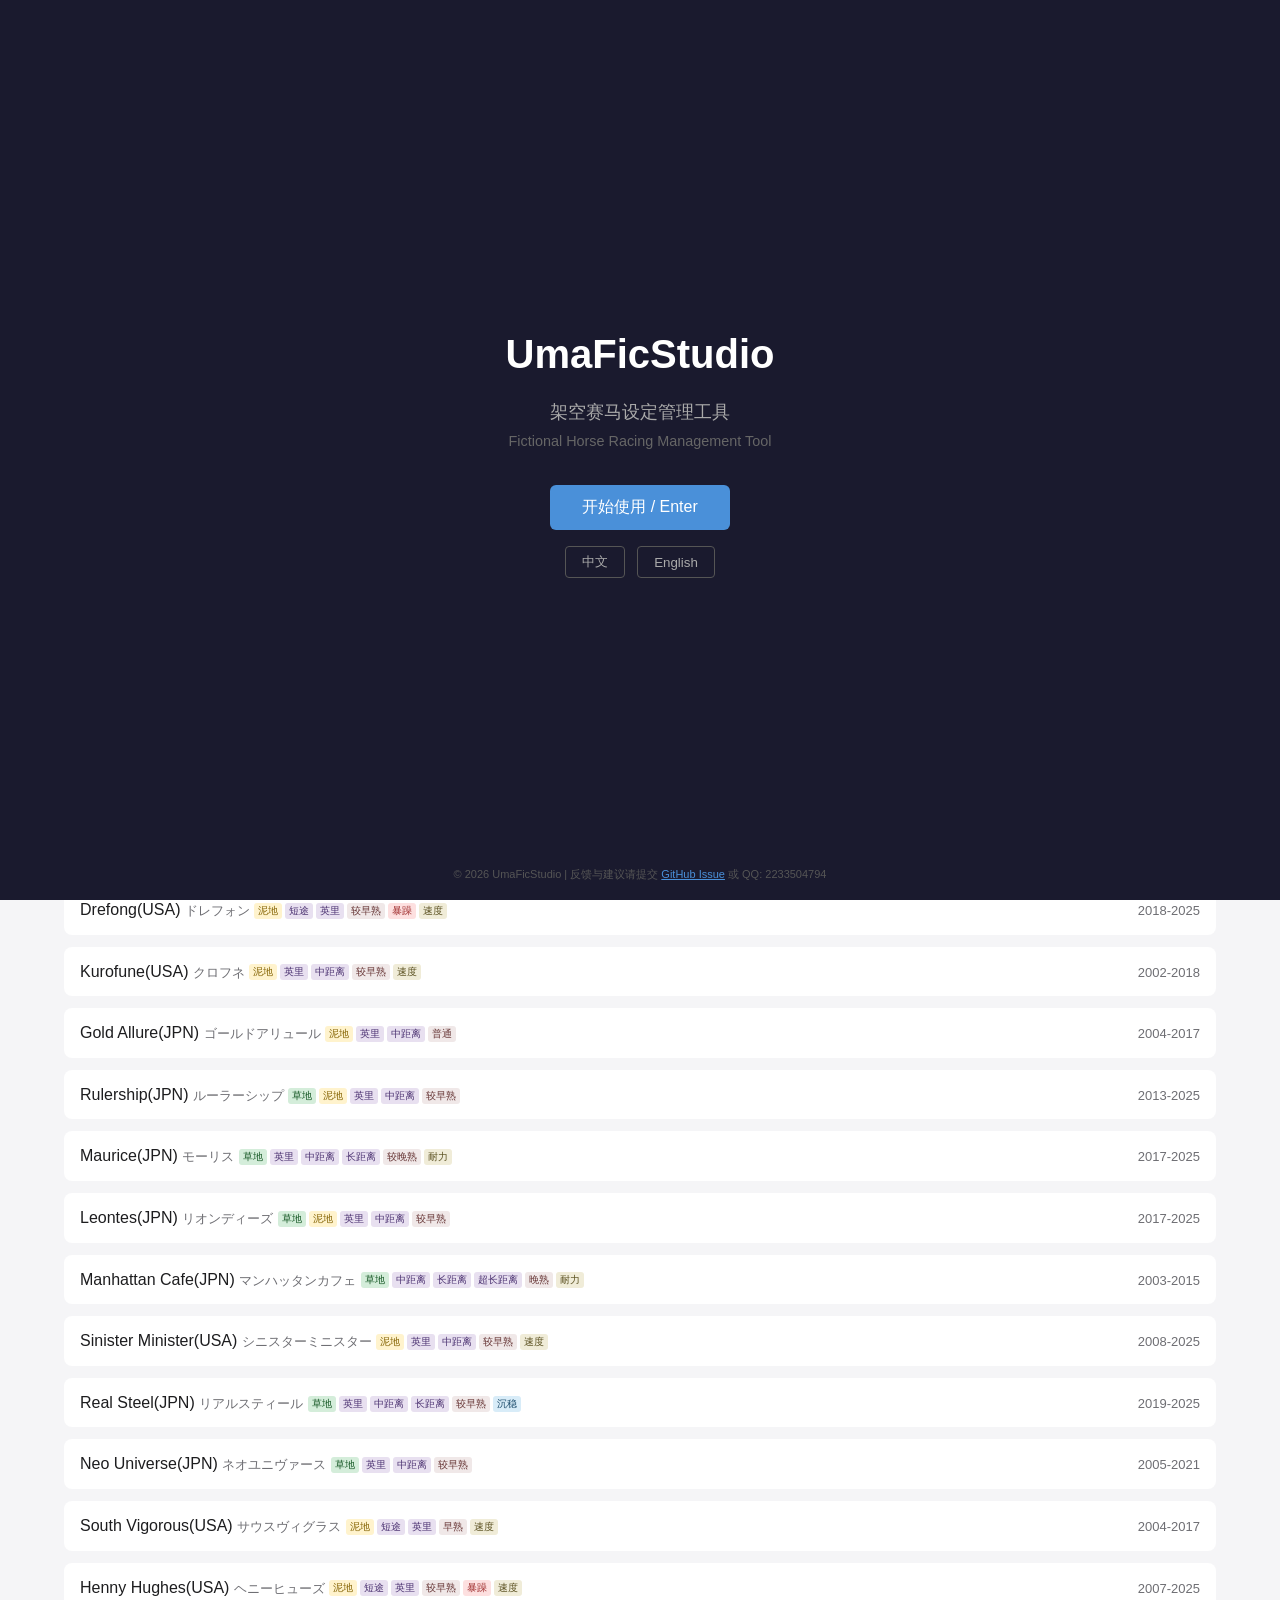
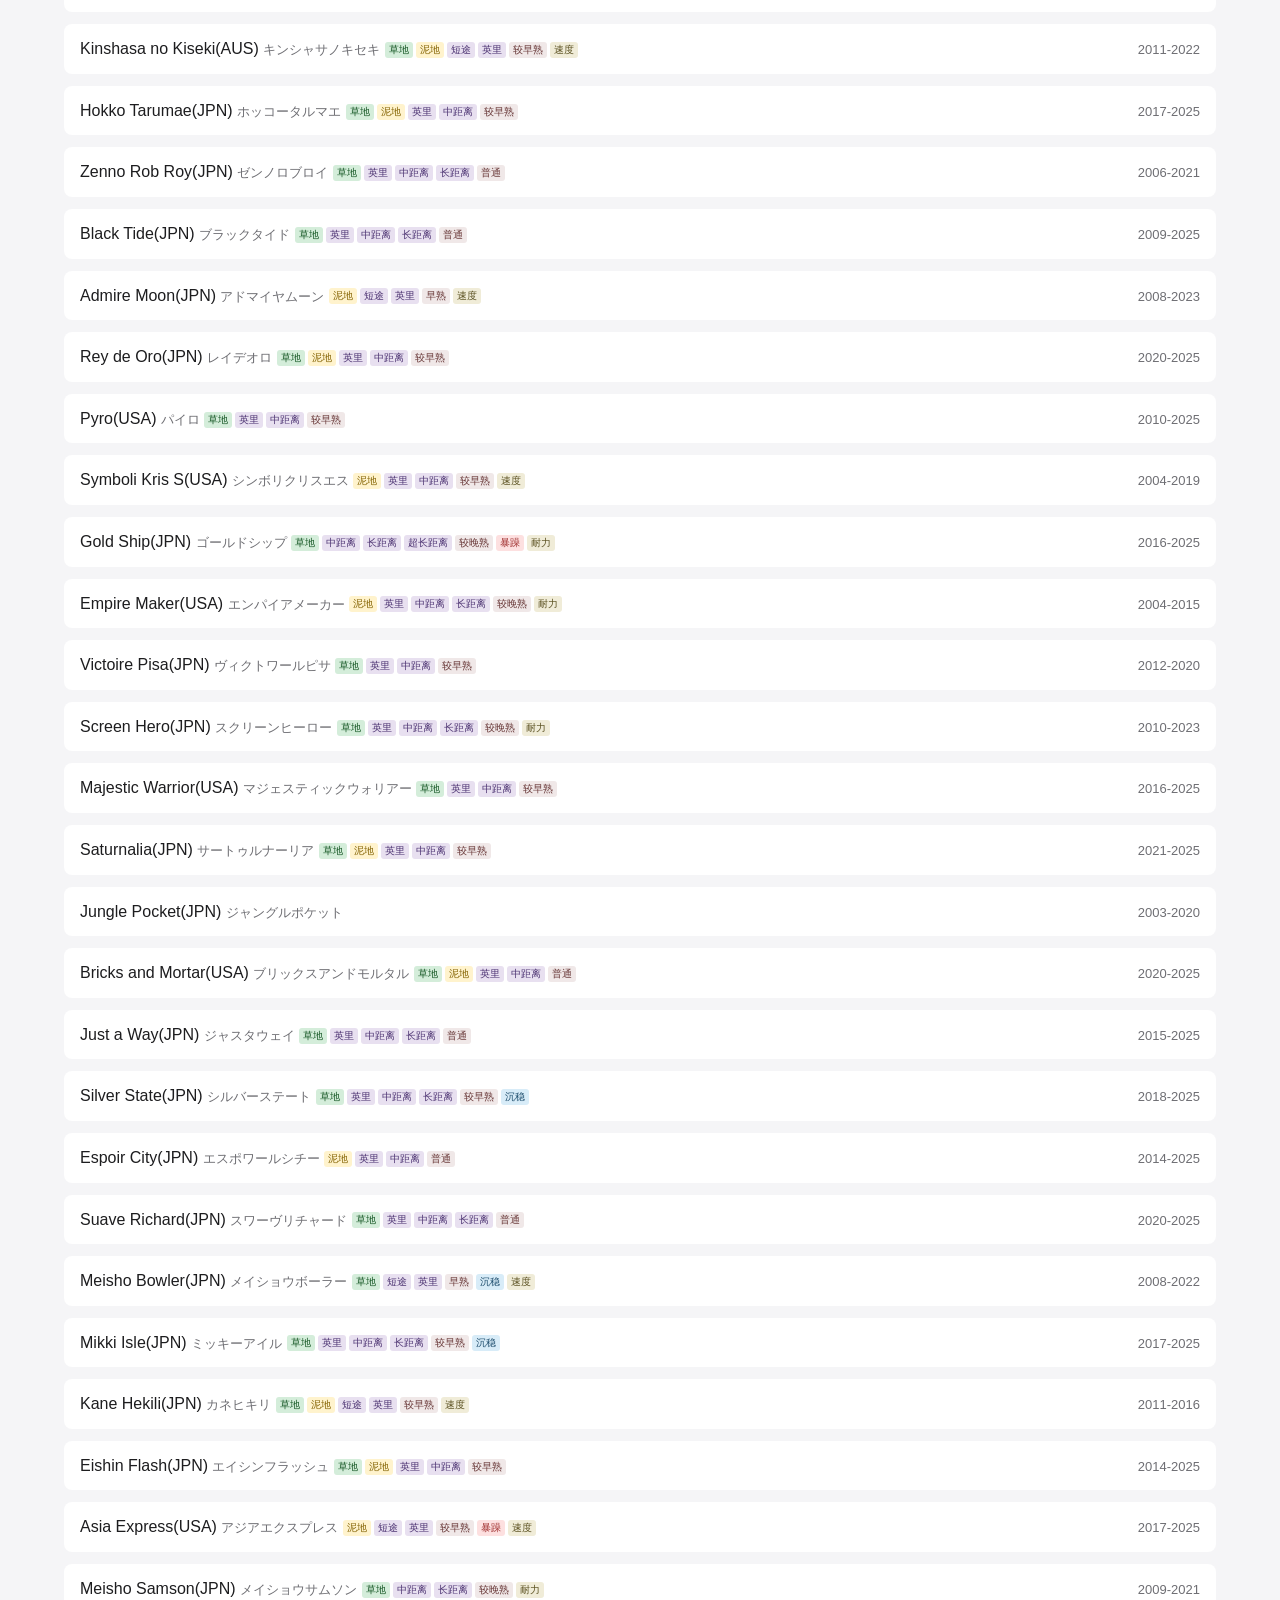
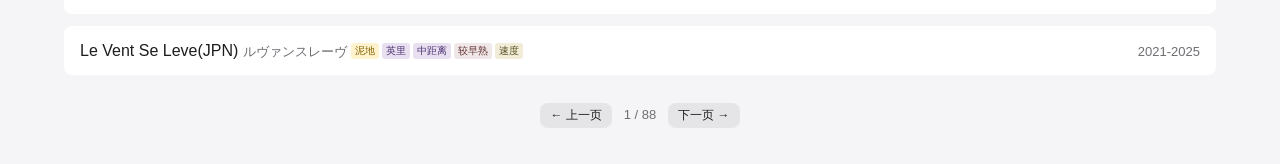
==== index.html @ 57c20302 "fix: improve pedigree search and name rendering" ====
<!DOCTYPE html>
<html lang="zh-CN">
<head>
  <meta charset="UTF-8">
  <meta name="viewport" content="width=device-width, initial-scale=1.0">
  <title>UmaStudio — 架空赛马设定管理工具</title>
  <link rel="stylesheet" href="css/style.css?v=20260819">
  <link rel="icon" href="favicon.ico" type="image/x-icon">
  <script src="js/i18n.js"></script>
</head>
<body>
  <!-- 欢迎界面 -->
  <div id="welcome-screen" style="position:fixed;top:0;left:0;right:0;bottom:0;background:#1a1a2e;color:#fff;display:flex;flex-direction:column;align-items:center;justify-content:center;z-index:9999;text-align:center;padding:24px;">
    <h1 style="font-size:2.5rem;margin:0;">UmaFicStudio</h1>
    <p style="font-size:1.1rem;color:#aaa;margin:12px 0 4px;">架空赛马设定管理工具</p>
    <p style="font-size:0.9rem;color:#666;margin:0 0 32px;">Fictional Horse Racing Management Tool</p>
    <button onclick="document.getElementById('welcome-screen').style.display='none'" style="padding:12px 32px;font-size:1rem;border:none;border-radius:6px;background:#4a90d9;color:#fff;cursor:pointer;">开始使用 / Enter</button>
    <div style="margin-top:16px;display:flex;gap:12px">
      <button onclick="I18N.setLang('zh');document.getElementById('welcome-screen').style.display='none';App._applyI18n()" style="padding:6px 16px;border:1px solid #555;background:none;color:#aaa;border-radius:4px;cursor:pointer;">中文</button>
      <button onclick="I18N.setLang('en');document.getElementById('welcome-screen').style.display='none';App._applyI18n()" style="padding:6px 16px;border:1px solid #555;background:none;color:#aaa;border-radius:4px;cursor:pointer;">English</button>
    </div>
    <p style="position:absolute;bottom:16px;color:#555;font-size:11px;">© 2026 UmaFicStudio | 反馈与建议请提交 <a href="https://github.com/AoshimaIzumiai/UmaFicStudio/issues" style="color:#4a90d9" target="_blank">GitHub Issue</a> 或 QQ: 2233504794</p>
  </div>

  <nav id="main-nav">
    <div class="nav-brand">UmaFicStudio <a href="press/" style="font-size:12px;color:#aaa;margin-left:8px;text-decoration:none">Press</a></div>
    <div class="nav-search">
      <input type="text" id="search-input" placeholder="搜索种马名...">
    </div>
    <div class="nav-links">
      <button class="nav-btn active" data-view="search">浏览</button>
      <button class="nav-btn" data-view="manage">设定管理</button>
      <button class="nav-btn" data-view="damline">谱系管理</button>
      <button class="nav-btn" data-view="simulate">配种模拟</button>
      <button class="nav-btn" data-view="timeline">时间线</button>
      <button class="nav-btn nav-mode" id="mode-toggle" onclick="App.toggleMode()">模式：架空</button>
      <button class="nav-btn" onclick="I18N.setLang(I18N.getLang()==='zh'?'en':'zh');App._applyI18n();App.updateModeButton()">🌐</button>
      <button class="nav-btn" id="name-lang-btn" onclick="App.cycleNameLang()" title="马名显示语种">名:EN</button>
      <button class="nav-btn" onclick="App.showHelp()">ℹ️</button>
    </div>
  </nav>

  <main id="app">
    <section id="view-search" class="view">
      <h2 id="search-title">种马数据库</h2>
      <p class="db-note" id="db-note" style="font-size:12px;color:#888;margin:0 0 8px;">※本站仅收录史实种牡马数据，不含史实牝马或未入种牡马。</p>
      <div id="search-results"></div>
    </section>

    <section id="view-manage" class="view hidden">
      <div class="manage-layout">
        <aside class="manage-sidebar">
          <button class="sidebar-btn active" data-tab="horse" onclick="App.switchTab('horse')">马匹</button>
          <button class="sidebar-btn" data-tab="history" onclick="App.switchTab('history')">历史重赏</button>
          <button class="sidebar-btn" data-tab="owner" onclick="App.switchTab('owner')">马主</button>
          <button class="sidebar-btn" data-tab="trainer" onclick="App.switchTab('trainer')">练马师</button>
          <button class="sidebar-btn" data-tab="farm" onclick="App.switchTab('farm')">牧场</button>
          <button class="sidebar-btn" data-tab="jockey" onclick="App.switchTab('jockey')">骑手</button>
          <button class="sidebar-btn" data-tab="country" onclick="App.switchTab('country')">国家</button>
        </aside>
        <div class="manage-content" id="manage-content"></div>
      </div>
    </section>

    <section id="view-pedigree" class="view hidden">
      <h2>马匹档案</h2>
      <div id="pedigree-content"></div>
    </section>

    <section id="view-damline" class="view hidden">
      <h2 id="pedigree-mgmt-title">谱系管理</h2>
      <div class="tab-bar" id="pedigree-tabs">
        <button class="btn btn-secondary active" onclick="UIDamline.switchTab('damline')">牝系</button>
        <button class="btn btn-secondary" onclick="UIDamline.switchTab('sireline')">种马谱系</button>
      </div>
      <div id="damline-content"></div>
    </section>

    <section id="view-simulate" class="view hidden">
      <h2>配种模拟</h2>
      <div id="simulate-content"></div>
    </section>

    <section id="view-timeline" class="view hidden">
      <h2 id="timeline-title">时间线</h2>
      <div id="timeline-content"></div>
    </section>
  </main>

  <!-- PDF/PNG 导出 modal -->
  <div class="modal-overlay" id="pdf-modal">
    <div class="modal-content">
      <h4>导出血统表</h4>
      <p>选择代数和格式：</p>
      <div class="modal-options">
        <button class="btn btn-primary" onclick="PDFExport._confirmExport(3)">3代PDF</button>
        <button class="btn btn-primary" onclick="PDFExport._confirmExport(4)">4代PDF</button>
        <button class="btn btn-primary" onclick="PDFExport._confirmExport(5)">5代PDF</button>
      </div>
      <div class="modal-options" style="margin-top:8px">
        <button class="btn btn-secondary" onclick="PDFExport.exportPNG(PDFExport.currentHorseId,3)">3代PNG</button>
        <button class="btn btn-secondary" onclick="PDFExport.exportPNG(PDFExport.currentHorseId,4)">4代PNG</button>
        <button class="btn btn-secondary" onclick="PDFExport.exportPNG(PDFExport.currentHorseId,5)">5代PNG</button>
      </div>
      <button class="btn btn-secondary" onclick="PDFExport._closeModal()" style="margin-top:12px">取消</button>
    </div>
  </div>

  <!-- 档案导出 modal -->
  <div class="modal-overlay" id="profile-modal">
    <div class="modal-content">
      <h4>导出马匹档案</h4>
      <p>选择血统表代数和格式：</p>
      <div class="modal-options">
        <button class="btn btn-primary" onclick="PDFExport._confirmProfileExport(3)">3代 PDF</button>
        <button class="btn btn-primary" onclick="PDFExport._confirmProfileExport(4)">4代 PDF</button>
        <button class="btn btn-primary" onclick="PDFExport._confirmProfileExport(5)">5代 PDF</button>
      </div>
      <div class="modal-options" style="margin-top:8px">
        <button class="btn btn-secondary" onclick="PDFExport.exportProfilePNG(3)">3代 PNG</button>
        <button class="btn btn-secondary" onclick="PDFExport.exportProfilePNG(4)">4代 PNG</button>
        <button class="btn btn-secondary" onclick="PDFExport.exportProfilePNG(5)">5代 PNG</button>
      </div>
      <button class="btn btn-secondary" onclick="PDFExport._closeProfileModal()" style="margin-top:12px">取消</button>
    </div>
  </div>

  <script src="js/utils.js"></script>
  <script src="js/storage.js"></script>
  <script src="js/data-loader.js"></script>
  <script src="js/pedigree.js"></script>
  <script src="js/cross.js"></script>
  <script src="js/sire-traits.js?v=20260819b"></script>
  <script src="js/year-validator.js"></script>
  <script src="js/search.js?v=20260819"></script>
  <script src="js/export-import.js"></script>
  <script src="js/share-card.js"></script>
  <script src="js/ui-pedigree.js?v=20260819"></script>
  <script src="js/ui-entities.js"></script>
  <script src="js/ui-horse.js"></script>
  <script src="js/ui-races.js"></script>
  <script src="js/ui-results.js?v=20260826a"></script>
  <script src="js/ui-damline.js?v=20260819b"></script>
  <script src="js/ui-simulate.js?v=20260826a"></script>
  <script src="js/ui-timeline.js?v=20260826a"></script>
  <script src="lib/html2canvas-1.4.1.min.js"></script>
  <script src="lib/jspdf-2.5.2.umd.min.js"></script>
  <script src="lib/exceljs.min.js"></script>
  <script src="js/pdf-export.js"></script>
  <script src="js/excel-export.js"></script>
  <script src="js/app.js?v=20260819"></script>
</body>
</html>
---- css/style.css ----
/* StudData — 全局样式 */
/* 现代简洁白底、卡片布局、圆角 */

* {
  margin: 0;
  padding: 0;
  box-sizing: border-box;
}

body {
  font-family: -apple-system, BlinkMacSystemFont, "Segoe UI", Roboto, sans-serif;
  background: #f5f5f7;
  color: #1d1d1f;
  line-height: 1.6;
}

/* 导航栏 */
#main-nav {
  display: flex;
  align-items: center;
  gap: 16px;
  padding: 12px 24px;
  background: #fff;
  border-bottom: 1px solid #e5e5e7;
  position: sticky;
  top: 0;
  z-index: 100;
}

.nav-brand {
  font-size: 20px;
  font-weight: 700;
  color: #1d1d1f;
}

.nav-search {
  flex: 1;
  max-width: 400px;
}

.nav-search input {
  width: 100%;
  padding: 8px 16px;
  border: 1px solid #d2d2d7;
  border-radius: 8px;
  font-size: 14px;
  outline: none;
  transition: border-color 0.2s;
}

.nav-search input:focus {
  border-color: #0071e3;
}

.nav-links {
  display: flex;
  gap: 4px;
}

.nav-btn {
  padding: 8px 16px;
  border: none;
  border-radius: 8px;
  background: transparent;
  color: #6e6e73;
  font-size: 14px;
  cursor: pointer;
  transition: background 0.2s, color 0.2s;
}

.nav-btn:hover {
  background: #f0f0f2;
}

.nav-btn.active {
  background: #0071e3;
  color: #fff;
}

/* 主内容 */
#app {
  max-width: 1200px;
  margin: 24px auto;
  padding: 0 24px;
}

.view {
  animation: fadeIn 0.2s ease;
}

.view.hidden {
  display: none;
}

@keyframes fadeIn {
  from { opacity: 0; transform: translateY(4px); }
  to { opacity: 1; transform: translateY(0); }
}

/* 卡片 */
.card {
  background: #fff;
  border-radius: 12px;
  padding: 20px;
  margin-bottom: 16px;
  box-shadow: 0 1px 3px rgba(0, 0, 0, 0.08);
}

.card:hover {
  box-shadow: 0 4px 12px rgba(0, 0, 0, 0.1);
}

/* 标题 */
h2 {
  font-size: 24px;
  font-weight: 600;
  margin-bottom: 16px;
}

/* 标签 */
.tag {
  display: inline-block;
  padding: 2px 8px;
  border-radius: 4px;
  font-size: 12px;
  font-weight: 500;
}

.tag-turf { background: #d4edda; color: #155724; }
.tag-dirt { background: #fff3cd; color: #856404; }
.tag-sprint { background: #e2e3f1; color: #383d6e; }
.tag-mile { background: #d6eaf8; color: #1b4f72; }
.tag-intermediate { background: #d5f5e3; color: #186a3b; }
.tag-long { background: #fadbd8; color: #78281f; }

/* 按钮 */
.btn {
  padding: 8px 16px;
  border: none;
  border-radius: 8px;
  font-size: 14px;
  cursor: pointer;
  transition: opacity 0.2s;
}

.btn:hover { opacity: 0.8; }
.btn-primary { background: #0071e3; color: #fff; }
.btn-secondary { background: #e5e5e7; color: #1d1d1f; }
.btn-danger { background: #ff3b30; color: #fff; }

/* 搜索结果列表 */
.horse-list {
  display: grid;
  gap: 12px;
}

.horse-item {
  display: flex;
  align-items: center;
  justify-content: space-between;
  padding: 12px 16px;
  background: #fff;
  border-radius: 8px;
  cursor: pointer;
  transition: background 0.15s;
}

.horse-item:hover {
  background: #f0f0f2;
}

.horse-item .name {
  font-weight: 500;
}

.horse-item .meta {
  font-size: 13px;
  color: #6e6e73;
}

/* === 表单样式 === */
.form-grid {
  display: grid;
  grid-template-columns: 1fr 1fr;
  gap: 16px;
}

.form-grid label {
  display: flex;
  flex-direction: column;
  gap: 4px;
  font-size: 13px;
  color: #6e6e73;
}

.form-grid input,
.form-grid select {
  padding: 8px 12px;
  border: 1px solid #d2d2d7;
  border-radius: 6px;
  font-size: 14px;
}

.form-grid input:focus,
.form-grid select:focus {
  outline: none;
  border-color: #0071e3;
}

.checkbox-group {
  display: flex;
  gap: 12px;
  flex-wrap: wrap;
}

.checkbox-group label {
  flex-direction: row;
  align-items: center;
  gap: 4px;
  font-size: 14px;
  color: #1d1d1f;
}

.form-actions {
  grid-column: 1 / -1;
  display: flex;
  gap: 8px;
  margin-top: 8px;
}

.toolbar {
  display: flex;
  gap: 8px;
  margin-bottom: 16px;
}

.empty {
  color: #6e6e73;
  text-align: center;
  padding: 40px;
}

/* === 血统表 — 表格式 === */
.pedigree-header {
  display: flex;
  justify-content: space-between;
  align-items: center;
  margin-bottom: 16px;
}

.pedigree-controls {
  display: flex;
  gap: 4px;
}

.pedigree-table-wrap {
  overflow-x: auto;
}

.pedigree-table {
  border-collapse: collapse;
  font-size: 12px;
  width: 100%;
  min-width: 800px;
}

.pedigree-table td {
  border: 1px solid #999;
  padding: 4px 8px;
  vertical-align: middle;
  white-space: nowrap;
}

.pedigree-table td.ped-male {
  background: #e8e8ed;
}

.pedigree-table td.ped-female {
  background: #fff;
}

.ped-cell {
  min-width: 120px;
}

/* === 血统表 — 树形图 === */
.pedigree-tree {
  overflow-x: auto;
  padding: 16px;
}

.tree-node-group {
  display: flex;
  align-items: center;
  gap: 8px;
}

.tree-children {
  display: flex;
  flex-direction: column;
  gap: 4px;
  padding-left: 8px;
  border-left: 1px solid #d2d2d7;
}

.tree-node {
  padding: 4px 10px;
  background: #fff;
  border: 1px solid #d2d2d7;
  border-radius: 4px;
  font-size: 12px;
  white-space: nowrap;
}

.tree-node.empty {
  color: #aaa;
  border-style: dashed;
}

/* === Cross 面板 === */
.cross-panel {
  margin-top: 16px;
}

.cross-panel h4 {
  margin-bottom: 8px;
}

.cross-table {
  width: 100%;
  border-collapse: collapse;
  font-size: 13px;
  margin-top: 8px;
}

.cross-table th,
.cross-table td {
  padding: 6px 12px;
  border-bottom: 1px solid #e5e5e7;
  text-align: left;
}

.cross-table th {
  font-weight: 600;
  color: #6e6e73;
}

/* === 母系管理 === */
.damline-layout {
  display: grid;
  grid-template-columns: 240px 1fr;
  gap: 24px;
}

.damline-sidebar h4 {
  margin-bottom: 12px;
}

.group-list {
  display: flex;
  flex-direction: column;
  gap: 4px;
  margin-top: 12px;
  max-height: 70vh;
  overflow-y: auto;
}

.group-item {
  display: flex;
  justify-content: space-between;
  padding: 8px 12px;
  border-radius: 6px;
  cursor: pointer;
  font-size: 14px;
}

.group-item:hover { background: #f0f0f2; }
.group-item.active { background: #0071e3; color: #fff; }

.damline-header {
  display: flex;
  justify-content: space-between;
  align-items: center;
  margin-bottom: 16px;
}

.mare-card { margin-bottom: 12px; }
.mare-header {
  display: flex;
  align-items: center;
  gap: 12px;
}

.tree-line {
  padding: 4px 0;
  font-size: 13px;
}

.line-item {
  padding: 4px 0;
  font-size: 13px;
  color: #6e6e73;
}

/* === 配种模拟 === */
.simulate-form {
  display: flex;
  align-items: center;
  gap: 24px;
}

.simulate-pick {
  flex: 1;
  position: relative;
}

.simulate-pick label {
  font-size: 13px;
  color: #6e6e73;
  margin-bottom: 4px;
  display: block;
}

.simulate-pick input {
  width: 100%;
  padding: 8px 12px;
  border: 1px solid #d2d2d7;
  border-radius: 6px;
  font-size: 14px;
}

.simulate-cross-symbol {
  font-size: 32px;
  font-weight: 300;
  color: #6e6e73;
}

.sim-dropdown {
  position: absolute;
  top: 100%;
  left: 0;
  right: 0;
  background: #fff;
  border: 1px solid #d2d2d7;
  border-radius: 6px;
  box-shadow: 0 4px 12px rgba(0,0,0,0.1);
  z-index: 50;
  max-height: 200px;
  overflow-y: auto;
}

.sim-dropdown:empty { display: none; }

.sim-option {
  padding: 8px 12px;
  cursor: pointer;
  font-size: 13px;
}

.sim-option:hover { background: #f0f0f2; }

.sim-selected {
  margin-top: 4px;
  font-size: 12px;
  color: #6e6e73;
}

.simulate-actions {
  margin-top: 16px;
  text-align: center;
}

/* === 通用 === */
.btn-sm {
  padding: 4px 10px;
  font-size: 12px;
}

.meta { color: #6e6e73; font-size: 13px; }

/* === 可点击马名链接 === */
.ped-link {
  color: #0071e3;
  cursor: pointer;
  text-decoration: none;
}
.ped-link:hover { text-decoration: underline; }

/* === 搜索提示下拉 === */
.horse-suggest {
  position: absolute;
  left: 0; right: 0;
  background: #fff;
  border: 1px solid #d2d2d7;
  border-radius: 6px;
  box-shadow: 0 4px 12px rgba(0,0,0,0.1);
  z-index: 50;
  max-height: 240px;
  overflow-y: auto;
}
.horse-suggest:empty { display: none; }
.suggest-item {
  padding: 6px 12px;
  cursor: pointer;
  font-size: 13px;
}
.suggest-item:hover { background: #f0f0f2; }

/* === 完整度指示器 === */
.comp-panel { margin-top: 16px; }
.comp-panel h4 { margin-bottom: 8px; }
.comp-row {
  display: flex;
  align-items: center;
  gap: 8px;
  margin-bottom: 4px;
  font-size: 13px;
}
.comp-row span:first-child { width: 40px; }
.comp-row span:last-child { width: 40px; text-align: right; color: #6e6e73; }
.comp-bar {
  flex: 1;
  height: 8px;
  background: #e5e5e7;
  border-radius: 4px;
  overflow: hidden;
}
.comp-fill {
  height: 100%;
  border-radius: 4px;
  transition: width 0.3s;
}

/* === 响应式基础 === */
@media (max-width: 768px) {
  #main-nav {
    flex-wrap: wrap;
    gap: 8px;
  }
  .nav-search { max-width: 100%; order: 3; width: 100%; }
  .nav-links { order: 2; }
  #app { padding: 0 12px; }
  .form-grid { grid-template-columns: 1fr; }
  .damline-layout { grid-template-columns: 1fr; }
  .simulate-form { flex-direction: column; }
  .simulate-cross-symbol { transform: rotate(90deg); }
  .pedigree-table { font-size: 10px; }
  .ped-cell { min-width: 80px; }
  .pedigree-header { flex-direction: column; gap: 8px; }
  /* 设定管理 sidebar 改为横向 */
  .manage-layout { flex-direction: column; }
  .manage-sidebar { width: 100%; flex-direction: row; overflow-x: auto; flex-wrap: nowrap; }
  .sidebar-btn { white-space: nowrap; font-size: 12px; padding: 6px 10px; }
  /* 详情页 */
  .horse-detail-header { flex-direction: column; align-items: flex-start; }
  .horse-detail-actions { margin-left: 0; flex-wrap: wrap; }
  .detail-table { font-size: 12px; }
  .detail-table .dt { width: 60px; }
  /* 赛事表格 */
  .race-record-table { font-size: 11px; }
  .race-record-table th, .race-record-table td { padding: 2px 4px; }
  .entries-table { font-size: 11px; }
  .entries-table input, .entries-table select { font-size: 11px; }
  /* modal */
  .modal-content { min-width: auto; width: 90%; }
  .modal-options { flex-wrap: wrap; }
}

/* === 筛选栏 === */
.filter-bar {
  display: flex;
  gap: 8px;
  align-items: center;
  margin-bottom: 12px;
  flex-wrap: wrap;
}
.filter-bar select {
  padding: 6px 10px;
  border: 1px solid #d2d2d7;
  border-radius: 6px;
  font-size: 13px;
  background: #fff;
}

/* === 模式切换按钮 === */
.nav-mode {
  font-size: 12px;
  padding: 4px 10px;
  border: 1px solid #27ae60;
  color: #27ae60;
}
.nav-mode.mode-strict {
  border-color: #e74c3c;
  color: #e74c3c;
}

/* === 模式标记 === */
.mode-badge {
  font-size: 11px;
  padding: 2px 6px;
  border-radius: 4px;
  background: #d4edda;
  color: #155724;
  vertical-align: middle;
}
.mode-badge.mode-strict {
  background: #f8d7da;
  color: #721c24;
}
.mode-badge.mode-shared {
  background: #d6e9f8;
  color: #1a4a7a;
}

/* === 年份警告 === */
.year-warnings { margin-top: 16px; border-left: 3px solid #f39c12; }
.year-warnings h4 { color: #856404; margin-bottom: 8px; }
.year-warnings ul { margin: 0; padding-left: 20px; font-size: 13px; color: #856404; }

/* === 分页 === */
.pagination {
  display: flex;
  align-items: center;
  justify-content: center;
  gap: 12px;
  margin-top: 16px;
}

/* === 翻页 === */
.pagination {
  display: flex;
  justify-content: center;
  align-items: center;
  gap: 12px;
  margin-top: 16px;
  padding: 12px 0;
}

/* === 扩展字段 === */
.form-section {
  border: 1px solid #dee2e6;
  border-radius: 6px;
  padding: 12px 16px;
  margin: 12px 0;
  grid-column: 1 / -1;
  display: flex;
  flex-direction: column;
  gap: 8px;
  background: #fff;
}
.form-section legend {
  font-size: 13px;
  font-weight: 600;
  color: #495057;
  padding: 0 6px;
}
.form-section label {
  display: flex;
  flex-direction: column;
  gap: 4px;
  font-size: 13px;
  color: #6e6e73;
}
.form-section input,
.form-section select,
.form-section textarea {
  padding: 8px 12px;
  border: 1px solid #d2d2d7;
  border-radius: 6px;
  font-size: 14px;
  background: #fff;
}

/* === PDF Modal === */
.modal-overlay {
  display: none;
  position: fixed;
  top: 0; left: 0; right: 0; bottom: 0;
  background: rgba(0,0,0,0.5);
  align-items: center;
  justify-content: center;
  z-index: 1000;
}
.modal-content {
  background: #fff;
  border-radius: 8px;
  padding: 24px;
  min-width: 280px;
  text-align: center;
}
.modal-content h4 { margin: 0 0 12px; }
.modal-options { display: flex; gap: 8px; justify-content: center; margin: 16px 0; }
.modal-options .btn { min-width: 60px; }

/* === 档案 PDF 渲染 === */
.profile-header { display: flex; align-items: center; gap: 12px; margin-bottom: 12px; }
.profile-info { width: 100%; border-collapse: collapse; font-size: 13px; }
.profile-info td { padding: 4px 8px; border: 1px solid #dee2e6; }
.profile-info td b { color: #495057; }

/* PDF 渲染容器内血统表缩小字体+禁止换行+列宽自适应 */
.pdf-render-area .pedigree-table { font-size: 9px; width: auto; table-layout: auto; }
.pdf-render-area .pedigree-table td { white-space: nowrap; padding: 1px 3px; }

/* === 设定管理布局 === */
.manage-layout { display: flex; gap: 16px; min-height: 400px; }
.manage-sidebar { width: 120px; flex-shrink: 0; display: flex; flex-direction: column; gap: 4px; padding-top: 4px; }
.sidebar-btn { text-align: left; padding: 8px 12px; border: none; background: none; cursor: pointer; border-radius: 4px; font-size: 14px; }
.sidebar-btn:hover { background: #f8f9fa; }
.sidebar-btn.active { background: #e9ecef; font-weight: 600; }
.manage-content { flex: 1; min-width: 0; }

/* === 架空马详情页 === */
.horse-detail-header { display: flex; align-items: center; gap: 12px; margin-bottom: 16px; flex-wrap: wrap; }
.horse-detail-header h3 { margin: 0; }
.horse-detail-names { color: #6c757d; font-size: 14px; }
.horse-detail-actions { margin-left: auto; display: flex; gap: 8px; }
.detail-section { margin-bottom: 16px; }
.detail-section h4 { margin: 0 0 8px; padding-bottom: 4px; border-bottom: 1px solid #dee2e6; font-size: 14px; color: #495057; }
.detail-table { width: 100%; table-layout: fixed; border-collapse: collapse; font-size: 13px; }
.detail-table td { padding: 4px 0; vertical-align: top; }
.detail-table .dt { color: #6c757d; width: 80px; }
.detail-table .dd { padding-right: 24px; }
.entity-link { color: #0d6efd; cursor: pointer; text-decoration: underline; }
.entity-link:hover { color: #0a58ca; }

/* === 实体统计 === */
.entity-stats { display: flex; gap: 24px; margin: 12px 0; font-size: 14px; }
.entity-stats span { font-weight: 600; }

/* === 未验证数据标记 === */
.unverified { font-style: italic; opacity: 0.7; }

/* === 赛事系统 === */
.entries-table { width: 100%; border-collapse: collapse; font-size: 13px; margin: 12px 0; }
.entries-table th { text-align: left; padding: 4px 6px; border-bottom: 2px solid #dee2e6; font-weight: 600; font-size: 12px; color: #6c757d; }
.entries-table td { padding: 4px 6px; border-bottom: 1px solid #f0f0f0; }
.entries-table input, .entries-table select { width: 100%; padding: 2px 4px; border: 1px solid #ced4da; border-radius: 3px; font-size: 12px; }
.entries-table input[type="number"] { width: 60px; }
.schedule-inputs { display: flex; align-items: center; gap: 4px; }
.schedule-inputs select, .schedule-inputs input { width: auto; }
.race-filter-bar { display: flex; gap: 8px; align-items: center; margin-bottom: 12px; flex-wrap: wrap; }
.race-stats { font-size: 14px; font-weight: 600; margin: 8px 0; }
.race-record-table { width: 100%; border-collapse: collapse; font-size: 12px; margin-top: 8px; }
.race-record-table th { text-align: left; padding: 3px 6px; border-bottom: 2px solid #dee2e6; color: #6c757d; }
.race-record-table td { padding: 3px 6px; border-bottom: 1px solid #f0f0f0; }

/* === 谱系树辅助线 === */
.sireline-tree .tree-line,
.damline-horses .tree-line {
  position: relative;
  padding: 3px 0 3px 24px;
  margin-left: 0;
  border-left: 1px solid #ddd;
}
.sireline-tree .tree-line:last-child,
.damline-horses .tree-line:last-child {
  border-left-color: transparent;
}
.sireline-tree .tree-line::before,
.damline-horses .tree-line::before {
  content: '';
  position: absolute;
  left: 0;
  top: 12px;
  width: 16px;
  height: 0;
  border-top: 1px solid #ddd;
}
.tree-group {
  margin-left: 20px;
}
.tree-group > .tree-line:last-child {
  border-left-color: transparent;
}

/* === 黑体马战绩 === */
.bt-record {
  padding-left: 32px;
  font-size: 12px;
  color: #666;
  margin: 2px 0;
}
.bt-record strong {
  color: #333;
  margin-right: 4px;
}

/* Timeline */
.timeline-container { padding: 16px 24px; max-width: 800px; margin: 0 auto; }
.timeline-year { font-size: 20px; font-weight: 700; color: #1a237e; margin: 24px 0 8px; padding-left: 12px; border-left: 4px solid #3f51b5; }
.timeline-events { padding-left: 24px; border-left: 2px solid #e0e0e0; margin-left: 6px; }
.timeline-card { background: #fff; border-radius: 8px; padding: 10px 14px; margin-bottom: 8px; box-shadow: 0 1px 3px rgba(0,0,0,0.06); display: flex; align-items: center; gap: 10px; }
.timeline-icon { width: 28px; height: 28px; border-radius: 50%; display: flex; align-items: center; justify-content: center; font-size: 14px; flex-shrink: 0; }
.timeline-icon.birth { background: #e8f5e9; }
.timeline-icon.race { background: #fff8e1; }
.timeline-icon.g1 { background: #fce4ec; }
.timeline-icon.retired { background: #e0e0e0; }
.timeline-icon.stud { background: #e3f2fd; }
.timeline-icon.broodmare { background: #fce4ec; }
.timeline-icon.deceased { background: #f3e5f5; }
.timeline-text { font-size: 14px; }
.timeline-detail { font-size: 12px; color: #888; margin-left: auto; }
.timeline-empty { text-align: center; color: #999; margin-top: 40px; }

/* === 血统特征推测面板 === */
.sire-traits-panel { background: #f8f9fa; border: 1px solid #e0e0e0; color: #333; }
.sire-traits-panel h4 { color: #444; }
.traits-grid { display: flex; flex-direction: column; gap: 8px; }
.trait-row { display: flex; align-items: center; gap: 8px; }
.trait-label { width: 36px; font-size: 12px; color: #666; flex-shrink: 0; }
.trait-bar-wrap { display: flex; align-items: center; gap: 4px; flex: 1; }
.trait-end { font-size: 10px; color: #999; width: 14px; text-align: center; flex-shrink: 0; }
.trait-bar { position: relative; height: 8px; background: #e8e8e8; border-radius: 4px; flex: 1; }
.trait-bar-fill { position: absolute; top: 0; height: 100%; background: #7bafd4; border-radius: 4px; opacity: 0.7; }
.trait-bar-marker { position: absolute; top: -2px; width: 4px; height: 12px; background: #5a9bc7; border-radius: 2px; transform: translateX(-50%); }
.trait-bar-range { position: absolute; top: 0; height: 100%; background: #7bafd4; border-radius: 4px; opacity: 0.6; }
.trait-value { font-size: 11px; color: #555; min-width: 100px; text-align: right; flex-shrink: 0; }
.traits-note { color: #999 !important; }

/* === 血统特征标签（紧凑） === */
.stags { display: inline-flex; gap: 3px; flex-wrap: wrap; vertical-align: middle; }
.stag { display: inline-block; font-size: 10px; padding: 1px 4px; border-radius: 3px; line-height: 1.4; white-space: nowrap; }
.tag-turf { background: #d4edda; color: #155724; }
.tag-dirt { background: #fff3cd; color: #856404; }
.tag-versatile { background: #d6ecf5; color: #1a5276; }
.tag-dist { background: #e8e0f0; color: #4a3070; }
.tag-mat { background: #f0e8e8; color: #6a3a3a; }
.tag-hot { background: #fde0e0; color: #a03030; }
.tag-calm { background: #d8ecf8; color: #1a4a6a; }
.tag-power { background: #f0ecd8; color: #5a5020; }

/* === 可折叠区域 === */
.collapsible-section .collapsible-body { transition: max-height 0.2s ease; overflow: hidden; }
.collapsible-section.collapsed .collapsible-body { max-height: 0 !important; }
.collapsible-section .collapse-arrow { font-size: 10px; transition: transform 0.2s; }
.collapsible-section.collapsed .collapse-arrow { transform: rotate(-90deg); }

/* === 母系特征编辑表单 === */
.dam-traits-form { display: flex; flex-direction: column; gap: 10px; }
.trait-edit-row { display: flex; flex-direction: column; gap: 4px; }
.trait-edit-row label { font-size: 12px; color: #ccc; }
.trait-edit-row label .meta { color: #777; }
.trait-edit-row input[type="range"] { width: 100%; }
.trait-edit-row input[type="number"] { width: 100px; padding: 4px 6px; border: 1px solid #444; border-radius: 4px; background: #2a2a3a; color: #eee; }
.tag-line { background: #e8e8e8; color: #555; font-style: italic; }
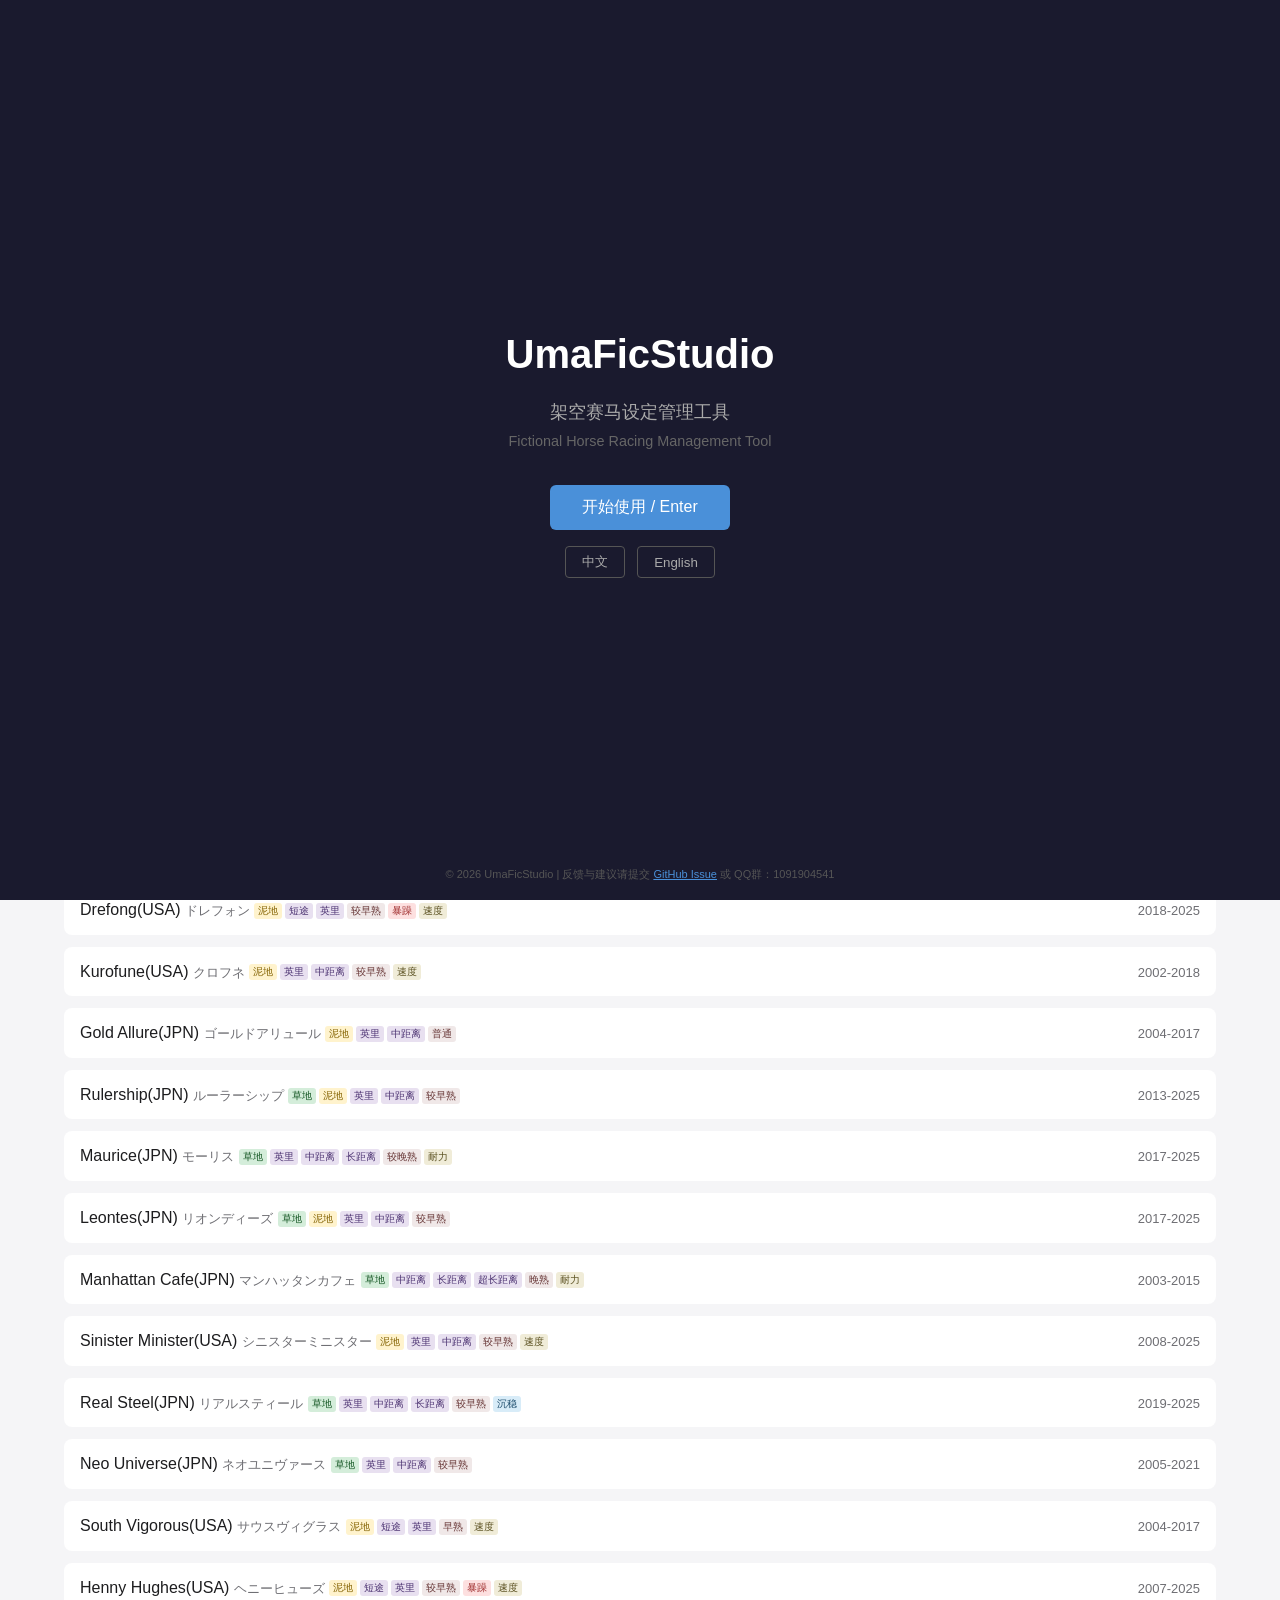
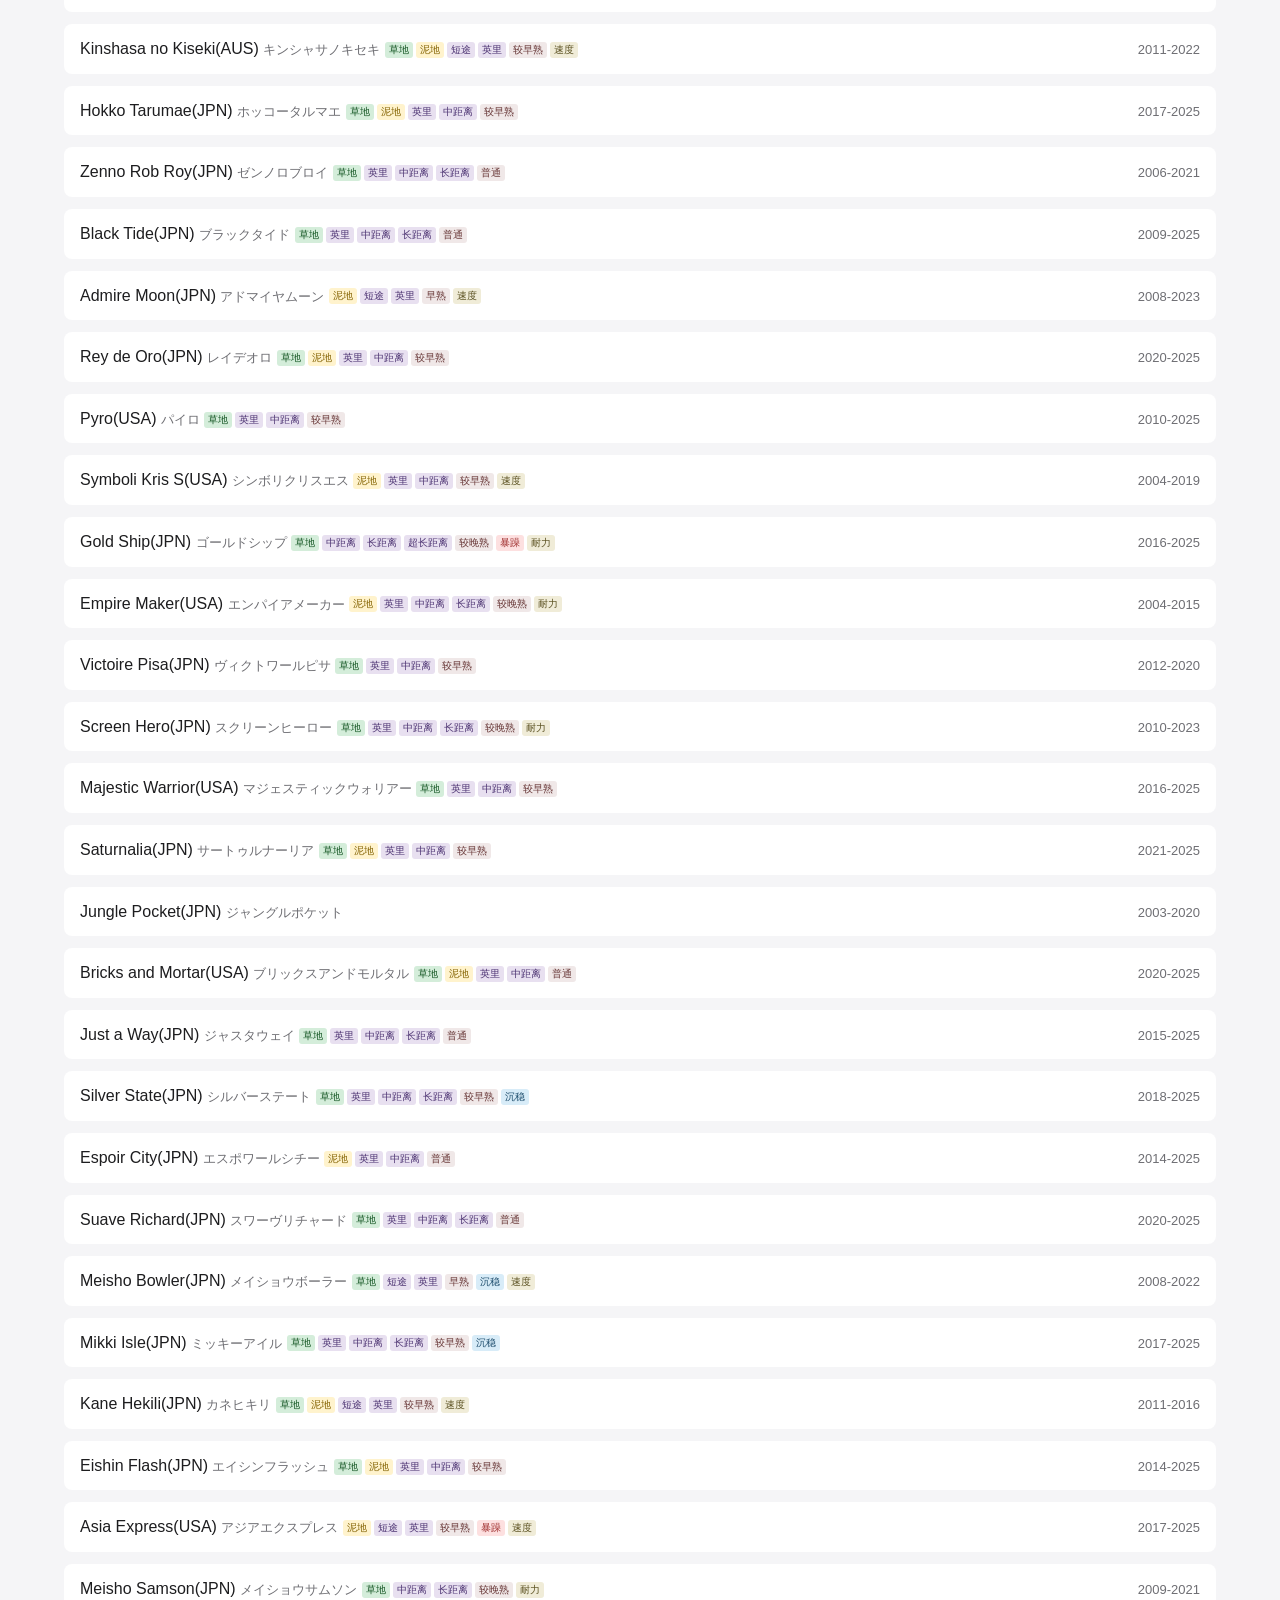
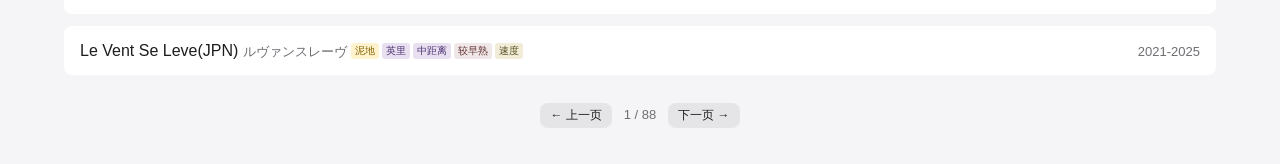
==== commit 98494230: "chore: update homepage contact group" ====
--- a/index.html
+++ b/index.html
@@ -19,7 +19,7 @@
       <button onclick="I18N.setLang('zh');document.getElementById('welcome-screen').style.display='none';App._applyI18n()" style="padding:6px 16px;border:1px solid #555;background:none;color:#aaa;border-radius:4px;cursor:pointer;">中文</button>
       <button onclick="I18N.setLang('en');document.getElementById('welcome-screen').style.display='none';App._applyI18n()" style="padding:6px 16px;border:1px solid #555;background:none;color:#aaa;border-radius:4px;cursor:pointer;">English</button>
     </div>
-    <p style="position:absolute;bottom:16px;color:#555;font-size:11px;">© 2026 UmaFicStudio | 反馈与建议请提交 <a href="https://github.com/AoshimaIzumiai/UmaFicStudio/issues" style="color:#4a90d9" target="_blank">GitHub Issue</a> 或 QQ: 2233504794</p>
+    <p style="position:absolute;bottom:16px;color:#555;font-size:11px;">© 2026 UmaFicStudio | 反馈与建议请提交 <a href="https://github.com/AoshimaIzumiai/UmaFicStudio/issues" style="color:#4a90d9" target="_blank">GitHub Issue</a> 或 QQ群：1091904541</p>
   </div>
 
   <nav id="main-nav">
